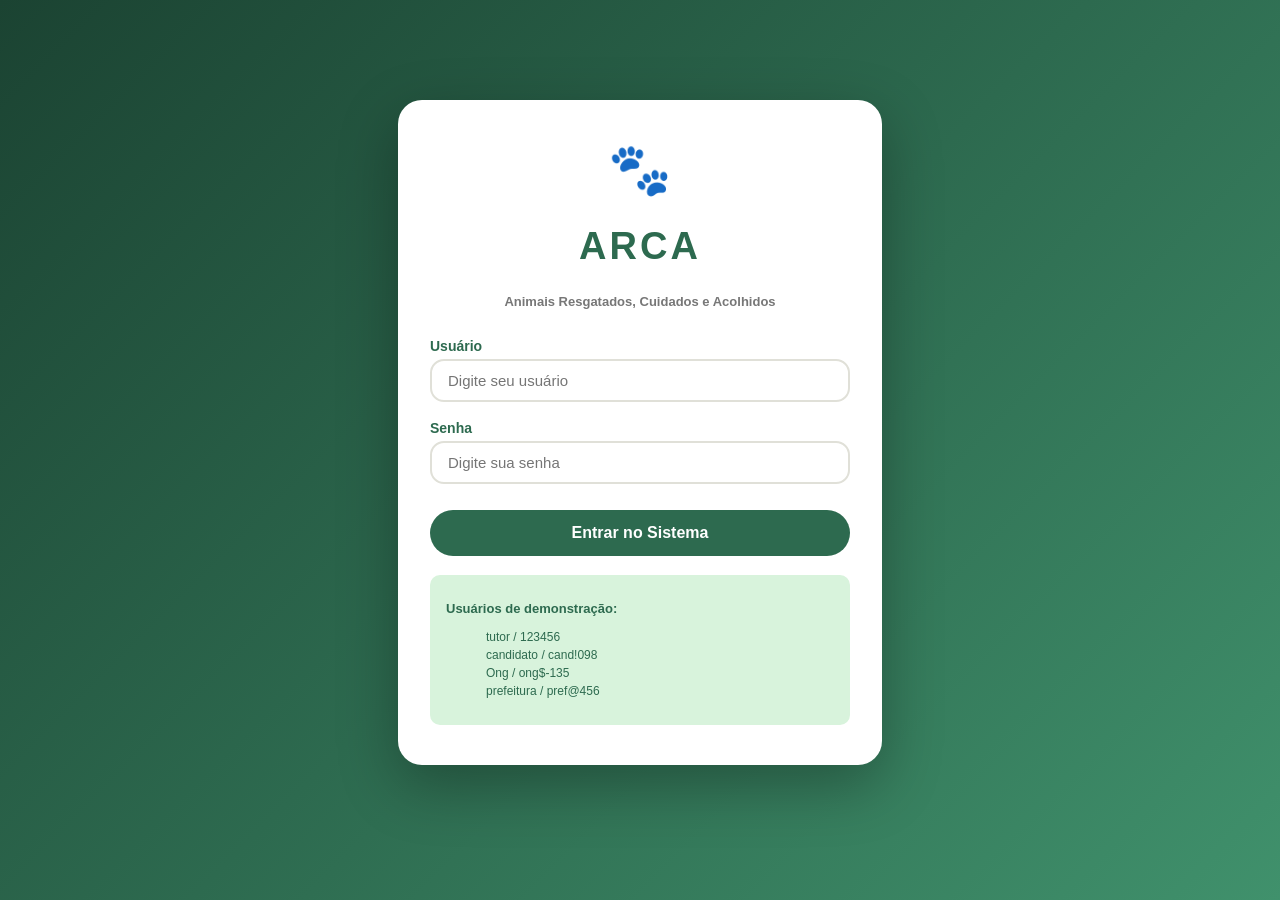
==== index.html @ ddd282bd "Rename Index.html to index.html" ====
<!DOCTYPE html>
<html lang="pt-br">
<head>
    <meta charset="UTF-8">
    <meta name="viewport" content="width=device-width, initial-scale=1.0">
    <title>Home</title>
    <link rel="stylesheet" href="./CSS/Login.css">
</head>
<body>
  <div class="login-card">
    <div class="login-logo">
      <div class="logo">🐾</div>
      <h1>ARCA</h1>
      <p>Animais Resgatados, Cuidados e Acolhidos</p>
    </div>
    <div id="login-alerta" class="alerta-erro esconde">Usuário ou senha incorretos.</div>
    <div class="form-group">
      <label for="inp-usuario">Usuário</label>
      <input type="text" id="inp-usuario" placeholder="Digite seu usuário" autocomplete="username">
    </div>
    <div class="form-group">
      <label for="inp-senha">Senha</label>
      <input type="password" id="inp-senha" placeholder="Digite sua senha" autocomplete="current-password">
    </div>
    <button class="btn btn-primary" onclick="realizarLogin()">Entrar no Sistema</button>
    <div class="dica-usuarios">
      <p>Usuários de demonstração:</p>
      <ul>
        <li>tutor / 123456</li>
        <li>candidato / cand!098</li>
        <li>Ong / ong$-135</li>
        <li>prefeitura / pref@456</li>
      </ul>
    </div>
  </div>
</body>
</html>
<script src="./JS/Login.js"></script>
---- CSS/Login.css ----
/*Variasveis do projeto para mudar tude de uma vez*/
:root {
    --verde-esc: #2d6a4f;
    --verde: #40916c;
    --verde-cla: #74c69d;
    --verde-lt: #d8f3dc;
    --laranja: #f4845f;
    --cinza: #e0e0d8;
    --texto: #1b1b1b;
    --branco: #ffffff;
    --sombra: 0 4px 24px rgba(45, 106, 79, .13);
    --radius: 14px;
}



html {
    height: 100%;
}

body {
    font-family: 'Nunito', sans-serif;
    color: var(--texto);
    box-sizing: border-box;
    margin: 0;
    display: flex;
    align-items: center;
    justify-content: center;
    background: linear-gradient(135deg, #1b4332 0%, #2d6a4f 50%, var(--verde) 100%);
}


/*Card principal*/

.login-card {
    margin-top: 100px;
    background: var(--branco);
    border-radius: 24px;
    padding: 40px 32px;
    width: 100%;
    max-width: 420px;
    box-shadow: 0 20px 60px rgba(0, 0, 0, .3);
    position: relative;
}


/*Parte do logo*/
.login-logo {
    text-align: center;
    margin-bottom: 29px;
}


/*Substituir pela logo final*/
.logo {
    font-size: 51px;
}

.login-logo h1 {
    font-size: 38px;
    color: var(--verde-esc);
    letter-spacing: .08em;
}

.login-logo p {
    font-size: 13px;
    color: #777;
    font-family: 'Nunito', sans-serif;
    font-weight: 600;
}



/* Classe do botão*/
.btn {
    align-items: center;
    padding: 10px 22px;
    border-radius: 100px;
    border: none;
    font-weight: 700;
    font-size: 15px;
    cursor: pointer;
    background: var(--verde-esc);
    color: var(--branco);
    width: 100%;
    justify-content: center;
    margin-top: 8px;
    padding: 14px;
    font-size: 16px;
}

/* Quando passa o mouse nele ele muda de cor*/
.btn:hover {
    background: var(--laranja);
}




/*Input*/

.form-group {
    margin-bottom: 18px;
}


input{
    width: 100%;
    padding: 11px 16px;
    border: 2px solid var(--cinza);
    border-radius: var(--radius);
    font-family: 'Nunito', sans-serif;
    font-size: 15px;
    background: var(--branco);
    transition: border .2s;
    outline: none;
    box-sizing: border-box;
}

input:focus{
    border-color: var(--verde);
}


label {
    display: block;
    font-weight: 700;
    margin-bottom: 5px;
    font-size: 14px;
    color: var(--verde-esc);
}




/*Alerta*/
.alerta-erro {
    padding: 13px 19px;
    border-radius: var(--radius);
    margin-bottom: 16px;
    font-weight: 600;
    font-size: 14px;
    background: #fdecea;
    color: #c0392b;
}

/*onconde o alerte, quando no JS remove ele o alerta aparece*/
.esconde {
    display: none !important;
}



/*Dica, depois tem q ver se o professor quer q deixe ou tire*/
.dica-usuarios {
    margin-top: 19px;
    background: var(--verde-lt);
    border-radius: 10px;
    padding: 13px 16px;
}

.dica-usuarios p {
    font-size: 13px;
    color: var(--verde-esc);
    font-weight: 700;
    margin-bottom: 5px;
}

.dica-usuarios ul {
    list-style: none;
    font-size: 12px;
    color: var(--verde-esc);
}

.dica-usuarios ul li {
    padding: 2px 0;
}
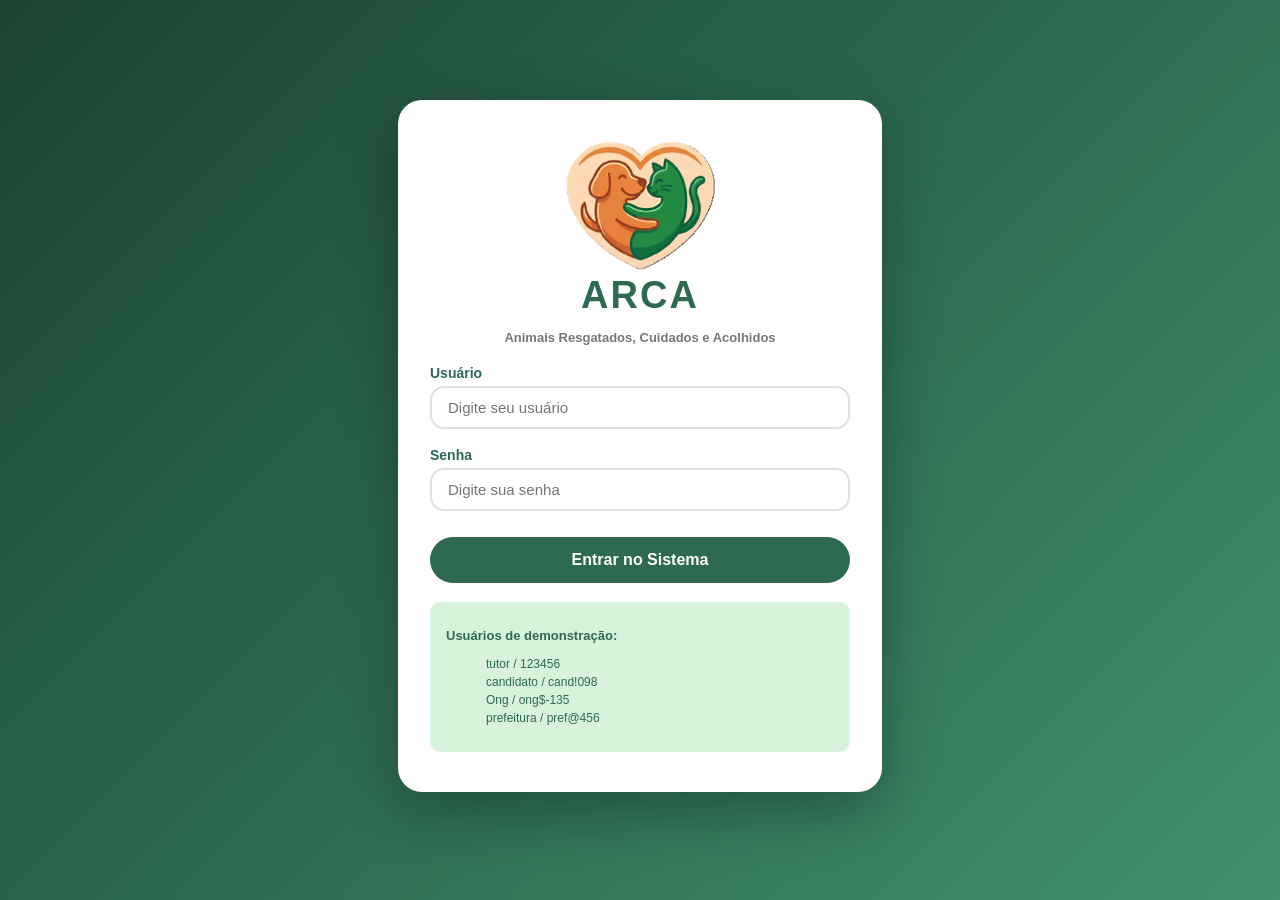
==== commit c0c1caa9: "Add files via upload" ====
--- a/index.html
+++ b/index.html
@@ -1,15 +1,17 @@
 <!DOCTYPE html>
 <html lang="pt-br">
+
 <head>
-    <meta charset="UTF-8">
-    <meta name="viewport" content="width=device-width, initial-scale=1.0">
-    <title>Home</title>
-    <link rel="stylesheet" href="./CSS/Login.css">
+  <meta charset="UTF-8">
+  <meta name="viewport" content="width=device-width, initial-scale=1.0">
+  <title>Login</title>
+  <link rel="stylesheet" href="./CSS/Login.css">
 </head>
+
 <body>
   <div class="login-card">
     <div class="login-logo">
-      <div class="logo">🐾</div>
+      <div class="logo"><img src="./Imagens/Logo.png" alt="Logo do Site"></div>
       <h1>ARCA</h1>
       <p>Animais Resgatados, Cuidados e Acolhidos</p>
     </div>
@@ -34,7 +36,6 @@
     </div>
   </div>
 </body>
+
 </html>
-<script src="./JS/Login.js"></script>
-
-    
+<script src="./JS/Login.js"></script>
--- a/CSS/Login.css
+++ b/CSS/Login.css
@@ -1,4 +1,3 @@
-
 /*Variasveis do projeto para mudar tude de uma vez*/
 :root {
     --verde-esc: #2d6a4f;
@@ -27,7 +26,7 @@
     display: flex;
     align-items: center;
     justify-content: center;
-    background: linear-gradient(135deg, #1b4332 0%, #2d6a4f 50%, var(--verde) 100%);
+    background: linear-gradient(135deg, #1b4332 0%, var(--verde-esc) 50%, var(--verde) 100%);
 }
 
 
@@ -48,19 +47,20 @@
 /*Parte do logo*/
 .login-logo {
     text-align: center;
-    margin-bottom: 29px;
+    margin-bottom: 20px;
 }
 
 
 /*Substituir pela logo final*/
-.logo {
-    font-size: 51px;
+.logo img{
+    height: 130px;
 }
 
 .login-logo h1 {
+    margin: 0;
     font-size: 38px;
     color: var(--verde-esc);
-    letter-spacing: .08em;
+    letter-spacing: 2px;
 }
 
 .login-logo p {
@@ -88,14 +88,13 @@
     margin-top: 8px;
     padding: 14px;
     font-size: 16px;
+    transition: all .2s;
 }
 
 /* Quando passa o mouse nele ele muda de cor*/
 .btn:hover {
     background: var(--laranja);
 }
-
-
 
 
 /*Input*/
@@ -105,7 +104,7 @@
 }
 
 
-input{
+input {
     width: 100%;
     padding: 11px 16px;
     border: 2px solid var(--cinza);
@@ -118,7 +117,7 @@
     box-sizing: border-box;
 }
 
-input:focus{
+input:focus {
     border-color: var(--verde);
 }
 
@@ -147,7 +146,7 @@
 
 /*onconde o alerte, quando no JS remove ele o alerta aparece*/
 .esconde {
-    display: none !important;
+    display: none;
 }
 
 
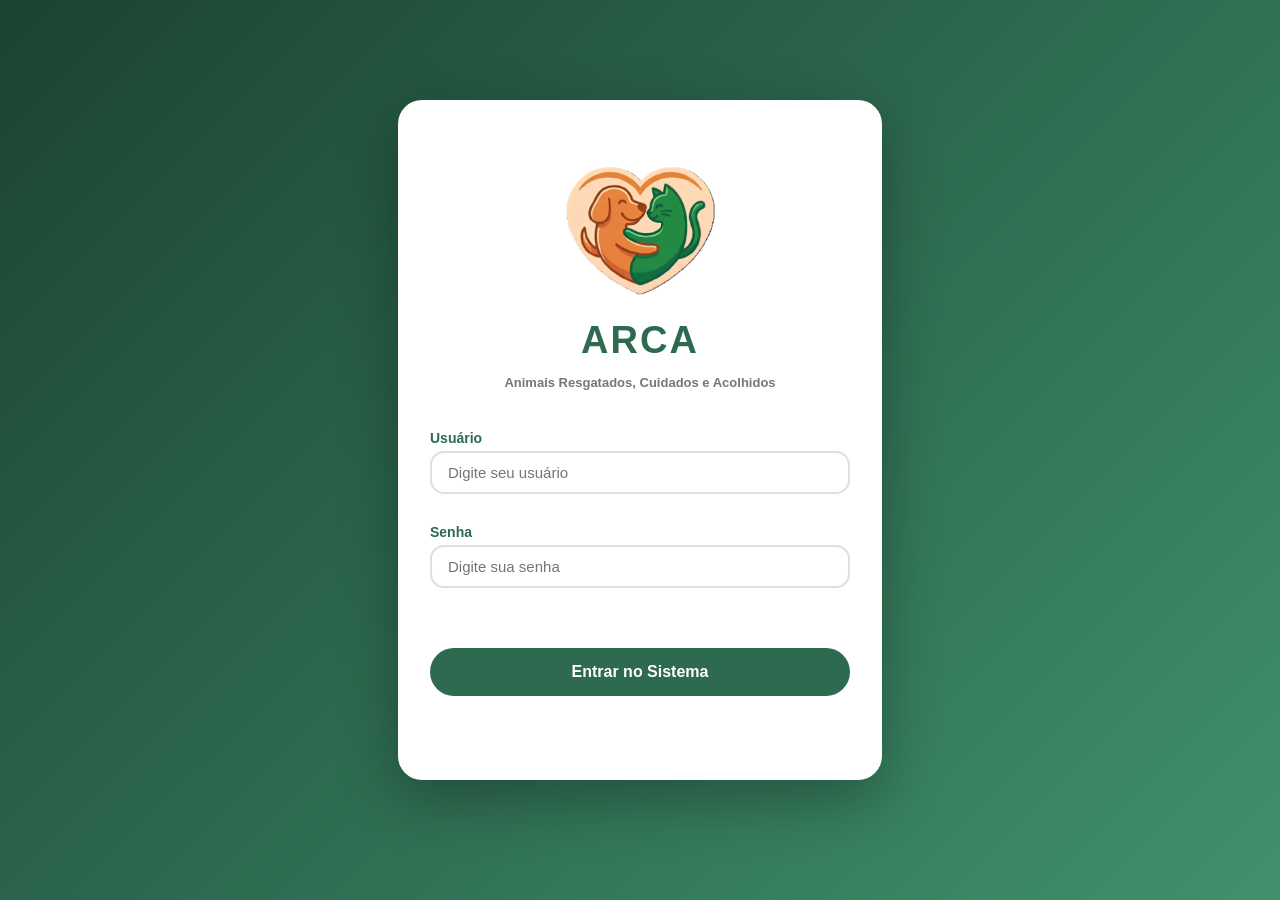
==== commit 7fb38040: "Add files via upload" ====
--- a/index.html
+++ b/index.html
@@ -16,24 +16,18 @@
       <p>Animais Resgatados, Cuidados e Acolhidos</p>
     </div>
     <div id="login-alerta" class="alerta-erro esconde">Usuário ou senha incorretos.</div>
+
     <div class="form-group">
       <label for="inp-usuario">Usuário</label>
       <input type="text" id="inp-usuario" placeholder="Digite seu usuário" autocomplete="username">
     </div>
+
     <div class="form-group">
       <label for="inp-senha">Senha</label>
       <input type="password" id="inp-senha" placeholder="Digite sua senha" autocomplete="current-password">
     </div>
-    <button class="btn btn-primary" onclick="realizarLogin()">Entrar no Sistema</button>
-    <div class="dica-usuarios">
-      <p>Usuários de demonstração:</p>
-      <ul>
-        <li>tutor / 123456</li>
-        <li>candidato / cand!098</li>
-        <li>Ong / ong$-135</li>
-        <li>prefeitura / pref@456</li>
-      </ul>
-    </div>
+
+    <button class="btn-login" onclick="realizarLogin()">Entrar no Sistema</button>
   </div>
 </body>
 
--- a/CSS/Login.css
+++ b/CSS/Login.css
@@ -1,4 +1,3 @@
-/*Variasveis do projeto para mudar tude de uma vez*/
 :root {
     --verde-esc: #2d6a4f;
     --verde: #40916c;
@@ -8,15 +7,11 @@
     --cinza: #e0e0d8;
     --texto: #1b1b1b;
     --branco: #ffffff;
+    --offwhite: #f5f5f0;
     --sombra: 0 4px 24px rgba(45, 106, 79, .13);
     --radius: 14px;
 }
 
-
-
-html {
-    height: 100%;
-}
 
 body {
     font-family: 'Nunito', sans-serif;
@@ -27,13 +22,15 @@
     align-items: center;
     justify-content: center;
     background: linear-gradient(135deg, #1b4332 0%, var(--verde-esc) 50%, var(--verde) 100%);
+    background-attachment: fixed;
 }
 
 
-/*Card principal*/
+
 
 .login-card {
-    margin-top: 100px;
+    height: 600px;
+    margin: 100px 20px;
     background: var(--branco);
     border-radius: 24px;
     padding: 40px 32px;
@@ -44,20 +41,20 @@
 }
 
 
-/*Parte do logo*/
+
 .login-logo {
     text-align: center;
-    margin-bottom: 20px;
+    margin-bottom: 40px;
 }
 
 
-/*Substituir pela logo final*/
-.logo img{
+.logo img {
+    margin-top: 25px;
     height: 130px;
 }
 
 .login-logo h1 {
-    margin: 0;
+    margin: 20px 0 0 0;
     font-size: 38px;
     color: var(--verde-esc);
     letter-spacing: 2px;
@@ -72,10 +69,10 @@
 
 
 
-/* Classe do botão*/
-.btn {
+
+.btn-login {
     align-items: center;
-    padding: 10px 22px;
+    padding: 15px 25px;
     border-radius: 100px;
     border: none;
     font-weight: 700;
@@ -85,22 +82,20 @@
     color: var(--branco);
     width: 100%;
     justify-content: center;
-    margin-top: 8px;
-    padding: 14px;
+    margin-top: 30px;
     font-size: 16px;
     transition: all .2s;
 }
 
-/* Quando passa o mouse nele ele muda de cor*/
-.btn:hover {
+
+.btn-login:hover {
     background: var(--laranja);
 }
 
 
-/*Input*/
 
 .form-group {
-    margin-bottom: 18px;
+    margin: 30px 0;
 }
 
 
@@ -133,7 +128,6 @@
 
 
 
-/*Alerta*/
 .alerta-erro {
     padding: 13px 19px;
     border-radius: var(--radius);
@@ -144,34 +138,6 @@
     color: #c0392b;
 }
 
-/*onconde o alerte, quando no JS remove ele o alerta aparece*/
 .esconde {
     display: none;
 }
-
-
-
-/*Dica, depois tem q ver se o professor quer q deixe ou tire*/
-.dica-usuarios {
-    margin-top: 19px;
-    background: var(--verde-lt);
-    border-radius: 10px;
-    padding: 13px 16px;
-}
-
-.dica-usuarios p {
-    font-size: 13px;
-    color: var(--verde-esc);
-    font-weight: 700;
-    margin-bottom: 5px;
-}
-
-.dica-usuarios ul {
-    list-style: none;
-    font-size: 12px;
-    color: var(--verde-esc);
-}
-
-.dica-usuarios ul li {
-    padding: 2px 0;
-}
